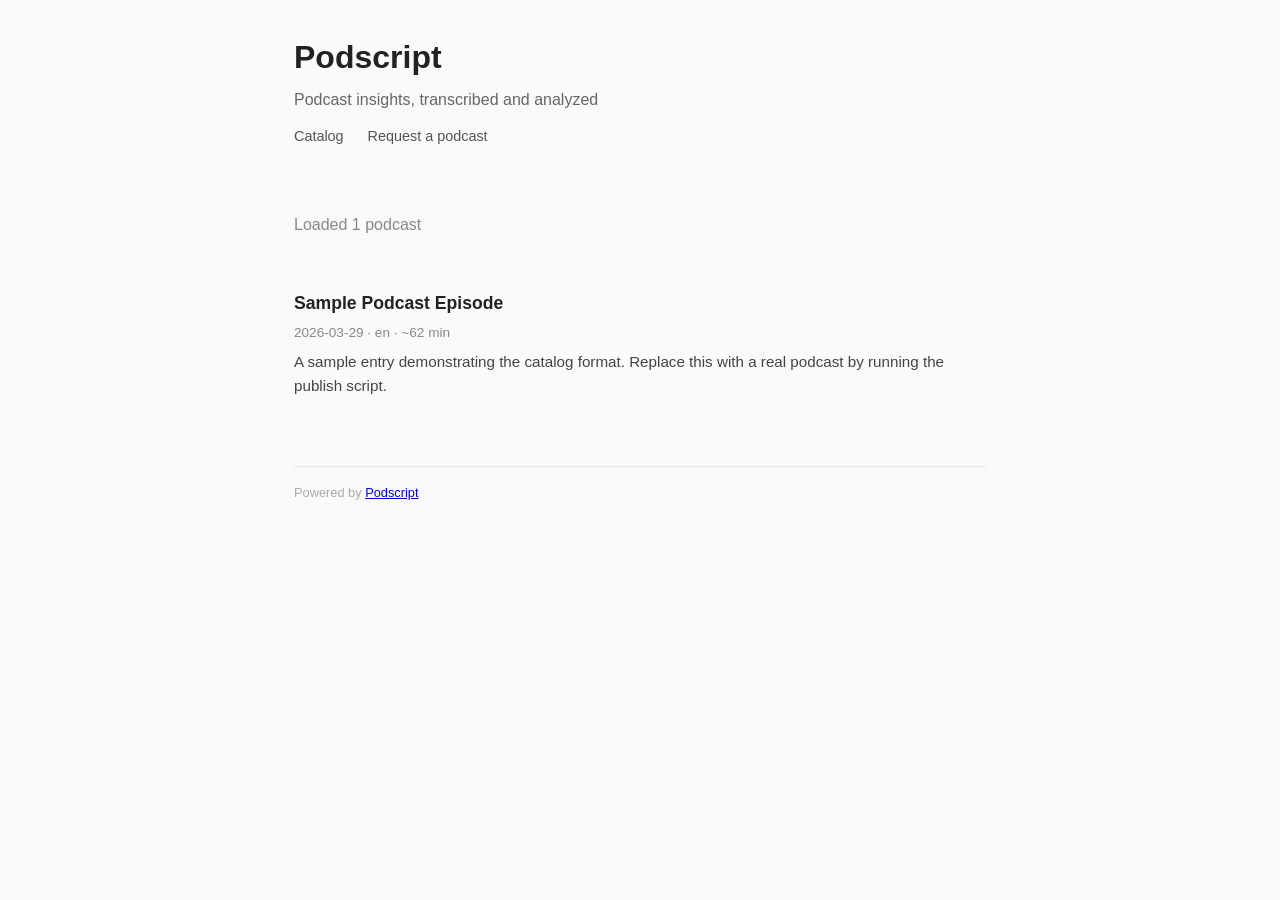
==== index.html @ 1b3f2960 "Deploy site" ====
<!DOCTYPE html>
<html lang="en">
<head>
  <meta charset="UTF-8">
  <meta name="viewport" content="width=device-width, initial-scale=1.0">
  <title>Podscript</title>
  <link rel="stylesheet" href="style.css">
</head>
<body>
  <div class="container">
    <header>
      <h1><a href="./">Podscript</a></h1>
      <p>Podcast insights, transcribed and analyzed</p>
      <nav>
        <a href="./">Catalog</a>
        <a href="request.html">Request a podcast</a>
      </nav>
    </header>

    <main>
      <p id="status">Loading catalog...</p>
      <ul class="catalog" id="catalog"></ul>
    </main>

    <footer>
      Powered by <a href="https://github.com/urbanroman/podscript">Podscript</a>
    </footer>
  </div>

  <script>
    (function () {
      var status = document.getElementById('status');
      var catalog = document.getElementById('catalog');

      function setText(msg, isError) {
        status.textContent = msg;
        status.className = isError ? 'error' : 'loading';
      }

      function addPodcast(p) {
        var li = document.createElement('li');
        var a = document.createElement('a');
        a.href = 'podcast.html?id=' + encodeURIComponent(p.id);

        var title = document.createElement('span');
        title.className = 'podcast-title';
        title.textContent = p.title || 'Untitled';

        var meta = document.createElement('span');
        meta.className = 'podcast-meta';
        var parts = [];
        if (p.date) parts.push(p.date);
        if (p.lang) parts.push(p.lang);
        if (p.duration_min) parts.push('~' + Math.round(p.duration_min) + ' min');
        meta.textContent = parts.join(' \u00b7 ');

        var summary = document.createElement('span');
        summary.className = 'podcast-summary';
        summary.textContent = p.summary || '';

        a.appendChild(title);
        a.appendChild(meta);
        a.appendChild(summary);
        li.appendChild(a);
        catalog.appendChild(li);
      }

      var url = 'data/catalog.json';
      var xhr = new XMLHttpRequest();
      xhr.open('GET', url, true);
      xhr.onload = function () {
        if (xhr.status !== 200) {
          setText('Error: HTTP ' + xhr.status + ' loading ' + url, true);
          return;
        }
        try {
          var podcasts = JSON.parse(xhr.responseText);
        } catch (e) {
          setText('Error: invalid JSON in catalog', true);
          return;
        }
        if (!Array.isArray(podcasts) || podcasts.length === 0) {
          setText('No podcasts yet.', false);
          return;
        }
        for (var i = 0; i < podcasts.length; i++) {
          addPodcast(podcasts[i]);
        }
        setText('Loaded ' + podcasts.length + ' podcast' + (podcasts.length === 1 ? '' : 's'), false);
      };
      xhr.onerror = function () {
        setText('Error: network request failed for ' + url, true);
      };
      xhr.send();
    })();
  </script>
</body>
</html>
---- style.css ----
* {
  margin: 0;
  padding: 0;
  box-sizing: border-box;
}

body {
  font-family: -apple-system, BlinkMacSystemFont, "Segoe UI", Roboto, Helvetica, Arial, sans-serif;
  line-height: 1.6;
  color: #222;
  background: #fafafa;
}

.container {
  max-width: 740px;
  margin: 0 auto;
  padding: 2rem 1.5rem;
}

header {
  margin-bottom: 2rem;
}

header h1 a {
  color: inherit;
  text-decoration: none;
}

header p {
  color: #666;
  margin-top: 0.25rem;
}

nav {
  margin-top: 0.75rem;
  display: flex;
  gap: 1.5rem;
}

nav a {
  color: #555;
  text-decoration: none;
  font-size: 0.9rem;
}

nav a:hover {
  color: #000;
}

/* Catalog */

.catalog {
  list-style: none;
}

.catalog li {
  border-bottom: 1px solid #e5e5e5;
  padding: 1.25rem 0;
}

.catalog li:last-child {
  border-bottom: none;
}

.catalog a {
  text-decoration: none;
  color: inherit;
  display: block;
}

.catalog a:hover .podcast-title {
  color: #0066cc;
}

.podcast-title,
.podcast-meta,
.podcast-summary {
  display: block;
}

.podcast-title {
  font-size: 1.1rem;
  font-weight: 600;
  margin-bottom: 0.25rem;
}

.podcast-meta {
  font-size: 0.85rem;
  color: #888;
  margin-bottom: 0.4rem;
}

.podcast-summary {
  font-size: 0.95rem;
  color: #444;
}

/* Podcast page */

.podcast-content {
  line-height: 1.7;
}

.podcast-content h1 { font-size: 1.5rem; margin: 1.5rem 0 0.75rem; }
.podcast-content h2 { font-size: 1.25rem; margin: 1.5rem 0 0.5rem; }
.podcast-content h3 { font-size: 1.1rem; margin: 1.25rem 0 0.5rem; }

.podcast-content p {
  margin-bottom: 0.75rem;
}

.podcast-content blockquote {
  border-left: 3px solid #ddd;
  padding-left: 1rem;
  margin: 0.75rem 0;
  color: #555;
}

.podcast-content table {
  width: 100%;
  border-collapse: collapse;
  margin: 1rem 0;
  font-size: 0.9rem;
}

.podcast-content th,
.podcast-content td {
  text-align: left;
  padding: 0.5rem 0.75rem;
  border-bottom: 1px solid #e5e5e5;
}

.podcast-content th {
  font-weight: 600;
  border-bottom: 2px solid #ddd;
}

.podcast-content ul,
.podcast-content ol {
  margin: 0.5rem 0 0.75rem 1.5rem;
}

.podcast-content code {
  background: #f0f0f0;
  padding: 0.15em 0.35em;
  border-radius: 3px;
  font-size: 0.9em;
}

.back-link {
  display: inline-block;
  margin-bottom: 1.5rem;
  color: #666;
  text-decoration: none;
  font-size: 0.9rem;
}

.back-link:hover {
  color: #000;
}

/* Request page */

.request-info {
  margin-bottom: 1.5rem;
}

.request-info p {
  margin-bottom: 0.75rem;
}

.request-btn {
  display: inline-block;
  padding: 0.7rem 1.5rem;
  background: #24292e;
  color: #fff;
  text-decoration: none;
  border-radius: 6px;
  font-size: 1rem;
}

.request-btn:hover {
  background: #444;
}

.queue-link {
  display: block;
  margin-top: 1rem;
  font-size: 0.9rem;
  color: #666;
}

/* Loading / error states */

.loading {
  color: #888;
  padding: 2rem 0;
}

.error {
  color: #c00;
  padding: 2rem 0;
}

/* Footer */

footer {
  margin-top: 3rem;
  padding-top: 1rem;
  border-top: 1px solid #e5e5e5;
  font-size: 0.8rem;
  color: #aaa;
}
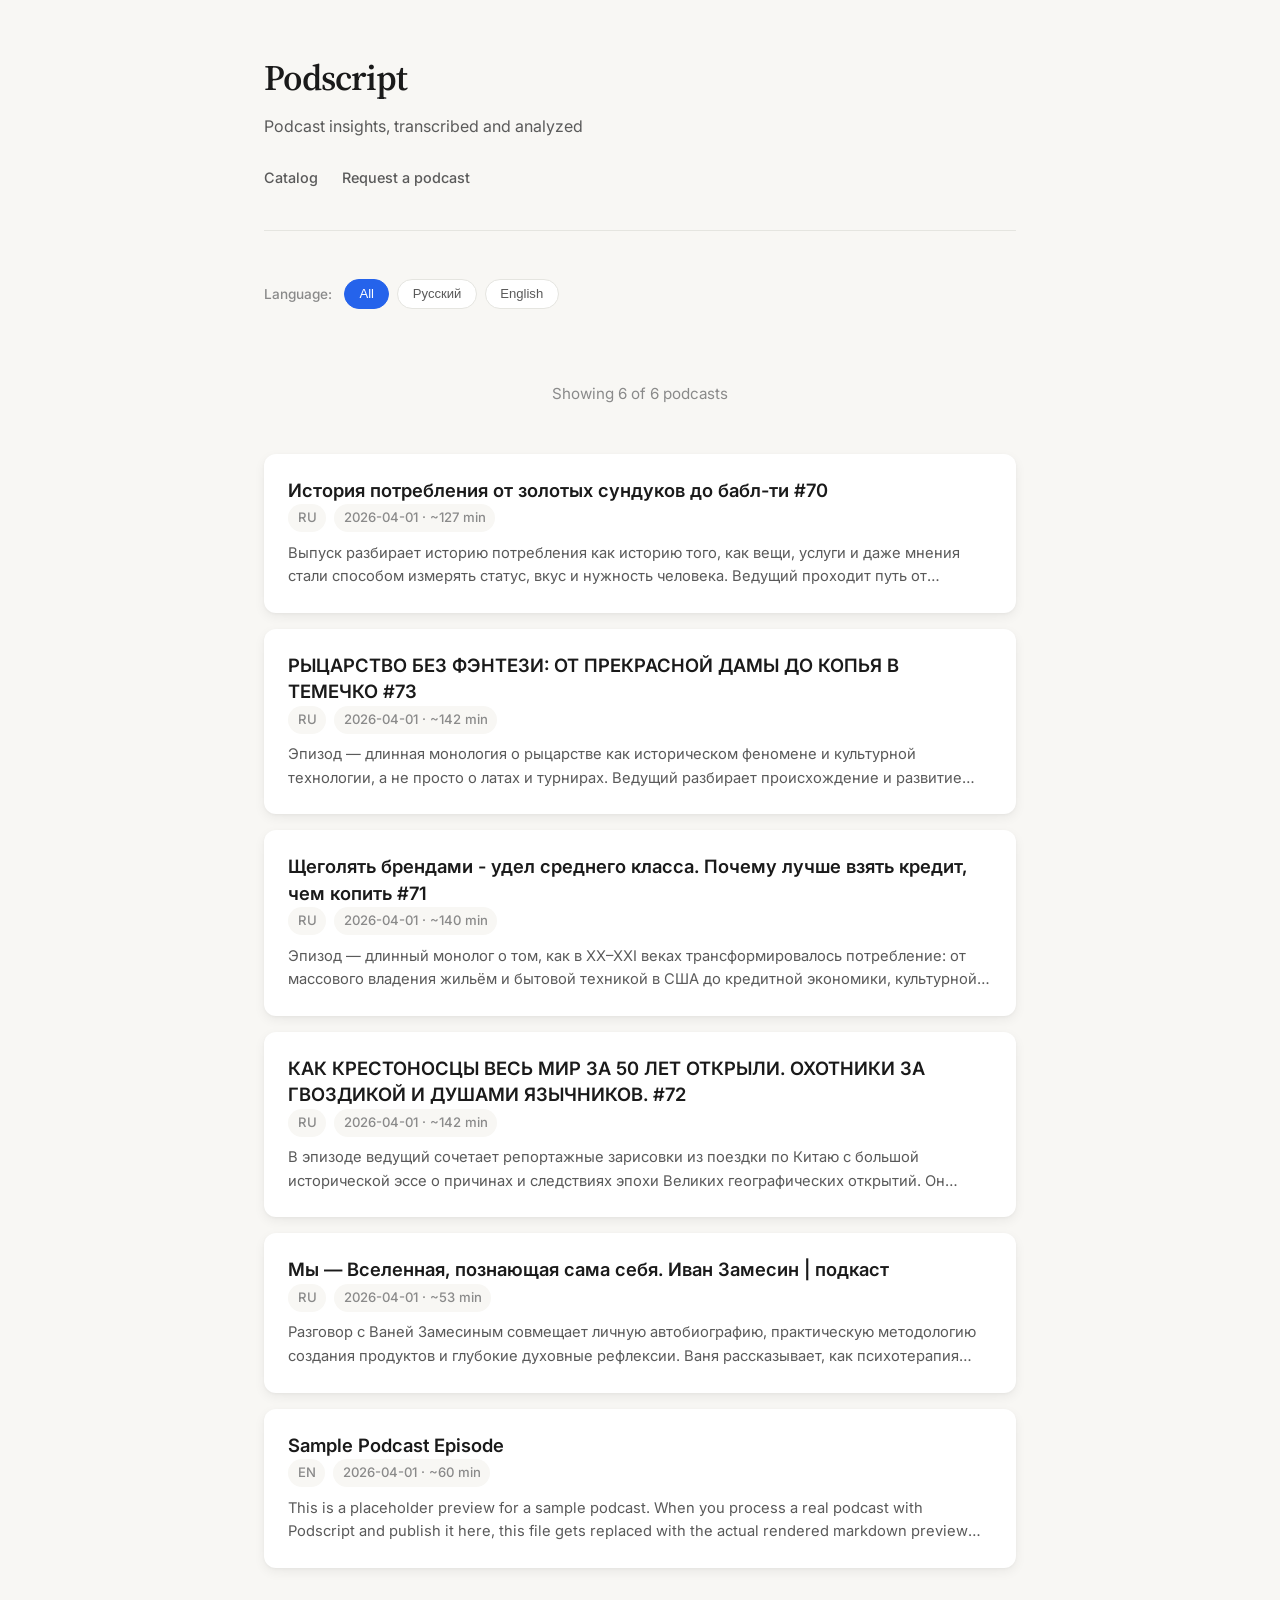
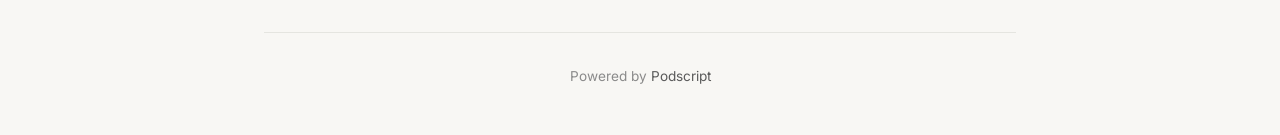
==== commit 2489e37e: "Deploy site" ====
--- a/index.html
+++ b/index.html
@@ -18,6 +18,12 @@
     </header>
 
     <main>
+      <div class="filter-bar" id="filter-bar">
+        <span class="filter-label">Language:</span>
+        <button class="filter-btn active" data-lang="all">All</button>
+        <button class="filter-btn" data-lang="ru">Русский</button>
+        <button class="filter-btn" data-lang="en">English</button>
+      </div>
       <p id="status">Loading catalog...</p>
       <ul class="catalog" id="catalog"></ul>
     </main>
@@ -31,13 +37,15 @@
     (function () {
       var status = document.getElementById('status');
       var catalog = document.getElementById('catalog');
+      var allPodcasts = [];
+      var currentLang = 'all';
 
       function setText(msg, isError) {
         status.textContent = msg;
         status.className = isError ? 'error' : 'loading';
       }
 
-      function addPodcast(p) {
+      function renderPodcast(p) {
         var li = document.createElement('li');
         var a = document.createElement('a');
         a.href = 'podcast.html?id=' + encodeURIComponent(p.id);
@@ -50,9 +58,18 @@
         meta.className = 'podcast-meta';
         var parts = [];
         if (p.date) parts.push(p.date);
-        if (p.lang) parts.push(p.lang);
+        if (p.lang) {
+          var langSpan = document.createElement('span');
+          langSpan.textContent = p.lang.toUpperCase();
+          meta.appendChild(langSpan);
+        }
         if (p.duration_min) parts.push('~' + Math.round(p.duration_min) + ' min');
-        meta.textContent = parts.join(' \u00b7 ');
+        var durationText = parts.join(' \u00b7 ');
+        if (durationText) {
+          var durSpan = document.createElement('span');
+          durSpan.textContent = durationText;
+          meta.appendChild(durSpan);
+        }
 
         var summary = document.createElement('span');
         summary.className = 'podcast-summary';
@@ -62,7 +79,40 @@
         a.appendChild(meta);
         a.appendChild(summary);
         li.appendChild(a);
-        catalog.appendChild(li);
+        return li;
+      }
+
+      function renderCatalog() {
+        catalog.innerHTML = '';
+        var filtered = currentLang === 'all' 
+          ? allPodcasts 
+          : allPodcasts.filter(function(p) { return p.lang === currentLang; });
+        
+        if (filtered.length === 0) {
+          setText('No podcasts found for this language.', false);
+          return;
+        }
+        
+        for (var i = 0; i < filtered.length; i++) {
+          catalog.appendChild(renderPodcast(filtered[i]));
+        }
+        var total = allPodcasts.length;
+        var showing = filtered.length;
+        setText('Showing ' + showing + ' of ' + total + ' podcast' + (total === 1 ? '' : 's'), false);
+      }
+
+      function setupFilters() {
+        var filterBar = document.getElementById('filter-bar');
+        var buttons = filterBar.querySelectorAll('.filter-btn');
+        
+        buttons.forEach(function(btn) {
+          btn.addEventListener('click', function() {
+            buttons.forEach(function(b) { b.classList.remove('active'); });
+            btn.classList.add('active');
+            currentLang = btn.getAttribute('data-lang');
+            renderCatalog();
+          });
+        });
       }
 
       var url = 'data/catalog.json';
@@ -74,19 +124,17 @@
           return;
         }
         try {
-          var podcasts = JSON.parse(xhr.responseText);
+          allPodcasts = JSON.parse(xhr.responseText);
         } catch (e) {
           setText('Error: invalid JSON in catalog', true);
           return;
         }
-        if (!Array.isArray(podcasts) || podcasts.length === 0) {
+        if (!Array.isArray(allPodcasts) || allPodcasts.length === 0) {
           setText('No podcasts yet.', false);
           return;
         }
-        for (var i = 0; i < podcasts.length; i++) {
-          addPodcast(podcasts[i]);
-        }
-        setText('Loaded ' + podcasts.length + ' podcast' + (podcasts.length === 1 ? '' : 's'), false);
+        setupFilters();
+        renderCatalog();
       };
       xhr.onerror = function () {
         setText('Error: network request failed for ' + url, true);
--- a/style.css
+++ b/style.css
@@ -1,213 +1,492 @@
+@import url('https://fonts.googleapis.com/css2?family=Inter:wght@400;500;600;700&family=Source+Serif+4:ital,wght@0,400;0,600;1,400&display=swap');
+
 * {
   margin: 0;
   padding: 0;
   box-sizing: border-box;
 }
 
+:root {
+  --bg-primary: #f8f7f4;
+  --bg-card: #ffffff;
+  --accent: #2563eb;
+  --accent-hover: #1d4ed8;
+  --accent-light: #eff6ff;
+  --text-primary: #1a1a1a;
+  --text-secondary: #5a5a5a;
+  --text-muted: #8a8a8a;
+  --border: #e5e5e0;
+  --border-light: #f0f0eb;
+  --shadow: 0 1px 3px rgba(0,0,0,0.04), 0 4px 12px rgba(0,0,0,0.06);
+  --shadow-hover: 0 2px 8px rgba(0,0,0,0.06), 0 8px 24px rgba(0,0,0,0.1);
+  --radius: 12px;
+  --radius-sm: 8px;
+}
+
+html {
+  scroll-behavior: smooth;
+}
+
 body {
-  font-family: -apple-system, BlinkMacSystemFont, "Segoe UI", Roboto, Helvetica, Arial, sans-serif;
-  line-height: 1.6;
-  color: #222;
-  background: #fafafa;
+  font-family: 'Inter', -apple-system, BlinkMacSystemFont, "Segoe UI", sans-serif;
+  line-height: 1.65;
+  color: var(--text-primary);
+  background: var(--bg-primary);
+  min-height: 100vh;
 }
 
 .container {
-  max-width: 740px;
+  max-width: 800px;
   margin: 0 auto;
-  padding: 2rem 1.5rem;
-}
+  padding: 3rem 1.5rem;
+}
+
+/* Header */
 
 header {
-  margin-bottom: 2rem;
+  margin-bottom: 3rem;
+  padding-bottom: 2rem;
+  border-bottom: 1px solid var(--border);
 }
 
 header h1 a {
-  color: inherit;
-  text-decoration: none;
+  font-family: 'Source Serif 4', Georgia, serif;
+  font-size: 2.25rem;
+  font-weight: 600;
+  color: var(--text-primary);
+  text-decoration: none;
+  letter-spacing: -0.02em;
 }
 
 header p {
-  color: #666;
-  margin-top: 0.25rem;
+  color: var(--text-secondary);
+  margin-top: 0.35rem;
+  font-size: 1rem;
 }
 
 nav {
-  margin-top: 0.75rem;
+  margin-top: 1.25rem;
   display: flex;
   gap: 1.5rem;
 }
 
 nav a {
-  color: #555;
+  color: var(--text-secondary);
   text-decoration: none;
   font-size: 0.9rem;
+  font-weight: 500;
+  padding: 0.4rem 0;
+  border-bottom: 2px solid transparent;
+  transition: all 0.2s ease;
 }
 
 nav a:hover {
-  color: #000;
+  color: var(--accent);
+  border-bottom-color: var(--accent);
+}
+
+/* Filter bar */
+
+.filter-bar {
+  display: flex;
+  align-items: center;
+  gap: 0.5rem;
+  margin-bottom: 1.5rem;
+  flex-wrap: wrap;
+}
+
+.filter-label {
+  font-size: 0.85rem;
+  color: var(--text-muted);
+  font-weight: 500;
+  margin-right: 0.25rem;
+}
+
+.filter-btn {
+  background: var(--bg-card);
+  border: 1px solid var(--border);
+  color: var(--text-secondary);
+  padding: 0.4rem 0.9rem;
+  border-radius: 20px;
+  font-size: 0.82rem;
+  font-weight: 500;
+  cursor: pointer;
+  transition: all 0.2s ease;
+}
+
+.filter-btn:hover {
+  border-color: var(--accent);
+  color: var(--accent);
+}
+
+.filter-btn.active {
+  background: var(--accent);
+  border-color: var(--accent);
+  color: #fff;
 }
 
 /* Catalog */
 
 .catalog {
   list-style: none;
+  display: flex;
+  flex-direction: column;
+  gap: 1rem;
 }
 
 .catalog li {
-  border-bottom: 1px solid #e5e5e5;
-  padding: 1.25rem 0;
-}
-
-.catalog li:last-child {
-  border-bottom: none;
+  background: var(--bg-card);
+  border-radius: var(--radius);
+  box-shadow: var(--shadow);
+  transition: all 0.2s ease;
+  overflow: hidden;
+}
+
+.catalog li:hover {
+  box-shadow: var(--shadow-hover);
+  transform: translateY(-2px);
 }
 
 .catalog a {
   text-decoration: none;
   color: inherit;
   display: block;
+  padding: 1.5rem;
+}
+
+.catalog a:hover {
+  text-decoration: none;
 }
 
 .catalog a:hover .podcast-title {
-  color: #0066cc;
-}
-
-.podcast-title,
-.podcast-meta,
+  color: var(--accent);
+}
+
+.podcast-title {
+  font-size: 1.15rem;
+  font-weight: 600;
+  color: var(--text-primary);
+  margin-bottom: 0.4rem;
+  transition: color 0.2s ease;
+  line-height: 1.35;
+}
+
+.podcast-meta {
+  font-size: 0.82rem;
+  color: var(--text-muted);
+  margin-bottom: 0.6rem;
+  display: flex;
+  flex-wrap: wrap;
+  gap: 0.5rem;
+  align-items: center;
+}
+
+.podcast-meta span {
+  background: var(--bg-primary);
+  padding: 0.2rem 0.6rem;
+  border-radius: 20px;
+  font-weight: 500;
+}
+
 .podcast-summary {
-  display: block;
-}
-
-.podcast-title {
+  font-size: 0.92rem;
+  color: var(--text-secondary);
+  line-height: 1.6;
+  display: -webkit-box;
+  -webkit-line-clamp: 2;
+  -webkit-box-orient: vertical;
+  overflow: hidden;
+}
+
+/* Podcast page */
+
+.podcast-content {
+  background: var(--bg-card);
+  border-radius: var(--radius);
+  box-shadow: var(--shadow);
+  padding: 2.5rem;
+  line-height: 1.75;
+}
+
+.podcast-content h1:first-child {
+  font-family: 'Source Serif 4', Georgia, serif;
+  font-size: 1.85rem;
+  font-weight: 600;
+  margin: 0 0 1rem 0;
+  line-height: 1.25;
+  letter-spacing: -0.01em;
+}
+
+.podcast-content .meta-row {
+  display: flex;
+  flex-wrap: wrap;
+  gap: 0.5rem;
+  margin-bottom: 2rem;
+  padding-bottom: 1.5rem;
+  border-bottom: 1px solid var(--border-light);
+}
+
+.podcast-content .meta-row span {
+  background: var(--accent-light);
+  color: var(--accent);
+  padding: 0.3rem 0.75rem;
+  border-radius: 20px;
+  font-size: 0.82rem;
+  font-weight: 500;
+}
+
+.podcast-content h2 {
+  font-size: 1.35rem;
+  font-weight: 600;
+  margin: 2.5rem 0 1rem 0;
+  color: var(--text-primary);
+  padding-bottom: 0.5rem;
+  border-bottom: 1px solid var(--border-light);
+}
+
+.podcast-content h3 {
   font-size: 1.1rem;
   font-weight: 600;
-  margin-bottom: 0.25rem;
-}
-
-.podcast-meta {
-  font-size: 0.85rem;
-  color: #888;
-  margin-bottom: 0.4rem;
-}
-
-.podcast-summary {
-  font-size: 0.95rem;
-  color: #444;
-}
-
-/* Podcast page */
-
-.podcast-content {
-  line-height: 1.7;
-}
-
-.podcast-content h1 { font-size: 1.5rem; margin: 1.5rem 0 0.75rem; }
-.podcast-content h2 { font-size: 1.25rem; margin: 1.5rem 0 0.5rem; }
-.podcast-content h3 { font-size: 1.1rem; margin: 1.25rem 0 0.5rem; }
+  margin: 1.5rem 0 0.5rem 0;
+  color: var(--text-primary);
+}
+
+.podcast-content h4 {
+  font-size: 1rem;
+  font-weight: 600;
+  margin: 1.25rem 0 0.4rem 0;
+  color: var(--text-primary);
+}
 
 .podcast-content p {
-  margin-bottom: 0.75rem;
+  margin-bottom: 1rem;
+  color: var(--text-secondary);
 }
 
 .podcast-content blockquote {
-  border-left: 3px solid #ddd;
-  padding-left: 1rem;
-  margin: 0.75rem 0;
-  color: #555;
+  border-left: 3px solid var(--accent);
+  background: var(--accent-light);
+  padding: 1rem 1.25rem;
+  margin: 1.25rem 0;
+  border-radius: 0 var(--radius-sm) var(--radius-sm) 0;
+}
+
+.podcast-content blockquote p {
+  margin: 0;
+  color: var(--text-primary);
+  font-style: italic;
 }
 
 .podcast-content table {
   width: 100%;
   border-collapse: collapse;
-  margin: 1rem 0;
+  margin: 1.25rem 0;
   font-size: 0.9rem;
+  border-radius: var(--radius-sm);
+  overflow: hidden;
+  border: 1px solid var(--border);
 }
 
 .podcast-content th,
 .podcast-content td {
   text-align: left;
-  padding: 0.5rem 0.75rem;
-  border-bottom: 1px solid #e5e5e5;
+  padding: 0.75rem 1rem;
+  border-bottom: 1px solid var(--border-light);
 }
 
 .podcast-content th {
   font-weight: 600;
-  border-bottom: 2px solid #ddd;
+  background: var(--bg-primary);
+  color: var(--text-primary);
+  font-size: 0.82rem;
+  text-transform: uppercase;
+  letter-spacing: 0.03em;
+}
+
+.podcast-content tr:last-child td {
+  border-bottom: none;
+}
+
+.podcast-content tr:hover td {
+  background: var(--bg-primary);
 }
 
 .podcast-content ul,
 .podcast-content ol {
-  margin: 0.5rem 0 0.75rem 1.5rem;
+  margin: 0.75rem 0 1rem 1.5rem;
+  color: var(--text-secondary);
+}
+
+.podcast-content li {
+  margin-bottom: 0.4rem;
 }
 
 .podcast-content code {
-  background: #f0f0f0;
-  padding: 0.15em 0.35em;
-  border-radius: 3px;
-  font-size: 0.9em;
+  background: var(--bg-primary);
+  padding: 0.15em 0.4em;
+  border-radius: 4px;
+  font-size: 0.88em;
+  font-family: 'SF Mono', Monaco, monospace;
+  color: var(--text-primary);
+}
+
+.podcast-content a {
+  color: var(--accent);
+  text-decoration: none;
+}
+
+.podcast-content a:hover {
+  text-decoration: underline;
+}
+
+.podcast-content iframe {
+  border-radius: var(--radius);
+  margin: 1.5rem 0;
+  box-shadow: var(--shadow);
+}
+
+/* Chapter links in tables */
+.podcast-content td a {
+  color: var(--accent);
+  font-weight: 500;
+}
+
+.podcast-content td a:hover {
+  text-decoration: underline;
 }
 
 .back-link {
-  display: inline-block;
-  margin-bottom: 1.5rem;
-  color: #666;
+  display: inline-flex;
+  align-items: center;
+  gap: 0.4rem;
+  margin-bottom: 2rem;
+  color: var(--text-secondary);
   text-decoration: none;
   font-size: 0.9rem;
+  font-weight: 500;
+  transition: color 0.2s ease;
 }
 
 .back-link:hover {
-  color: #000;
+  color: var(--accent);
+}
+
+.back-link:hover::before {
+  transform: translateX(-3px);
 }
 
 /* Request page */
 
 .request-info {
-  margin-bottom: 1.5rem;
+  background: var(--bg-card);
+  border-radius: var(--radius);
+  box-shadow: var(--shadow);
+  padding: 2rem;
+  margin-bottom: 2rem;
+}
+
+.request-info h2 {
+  font-family: 'Source Serif 4', Georgia, serif;
+  font-size: 1.5rem;
+  margin-bottom: 1rem;
 }
 
 .request-info p {
+  color: var(--text-secondary);
   margin-bottom: 0.75rem;
 }
 
 .request-btn {
-  display: inline-block;
-  padding: 0.7rem 1.5rem;
-  background: #24292e;
+  display: inline-flex;
+  align-items: center;
+  gap: 0.5rem;
+  padding: 0.85rem 1.75rem;
+  background: var(--accent);
   color: #fff;
   text-decoration: none;
-  border-radius: 6px;
+  border-radius: var(--radius-sm);
   font-size: 1rem;
+  font-weight: 500;
+  transition: all 0.2s ease;
+  box-shadow: 0 2px 8px rgba(37, 99, 235, 0.3);
 }
 
 .request-btn:hover {
-  background: #444;
+  background: var(--accent-hover);
+  transform: translateY(-1px);
+  box-shadow: 0 4px 12px rgba(37, 99, 235, 0.4);
+  text-decoration: none;
+  color: #fff;
 }
 
 .queue-link {
   display: block;
-  margin-top: 1rem;
+  margin-top: 1.25rem;
   font-size: 0.9rem;
-  color: #666;
+  color: var(--text-muted);
 }
 
 /* Loading / error states */
 
 .loading {
-  color: #888;
-  padding: 2rem 0;
+  color: var(--text-muted);
+  padding: 3rem 0;
+  text-align: center;
+  font-size: 0.95rem;
 }
 
 .error {
-  color: #c00;
-  padding: 2rem 0;
+  color: #dc2626;
+  padding: 3rem 0;
+  text-align: center;
+  font-size: 0.95rem;
 }
 
 /* Footer */
 
 footer {
-  margin-top: 3rem;
-  padding-top: 1rem;
-  border-top: 1px solid #e5e5e5;
-  font-size: 0.8rem;
-  color: #aaa;
-}
+  margin-top: 4rem;
+  padding-top: 2rem;
+  border-top: 1px solid var(--border);
+  text-align: center;
+  font-size: 0.85rem;
+  color: var(--text-muted);
+}
+
+footer a {
+  color: var(--text-secondary);
+  text-decoration: none;
+}
+
+footer a:hover {
+  color: var(--accent);
+}
+
+/* Responsive */
+
+@media (max-width: 640px) {
+  .container {
+    padding: 2rem 1rem;
+  }
+  
+  header h1 a {
+    font-size: 1.75rem;
+  }
+  
+  .podcast-content {
+    padding: 1.5rem;
+  }
+  
+  .podcast-content h1:first-child {
+    font-size: 1.5rem;
+  }
+  
+  .podcast-content table {
+    font-size: 0.82rem;
+  }
+  
+  .podcast-content th,
+  .podcast-content td {
+    padding: 0.5rem 0.6rem;
+  }
+}
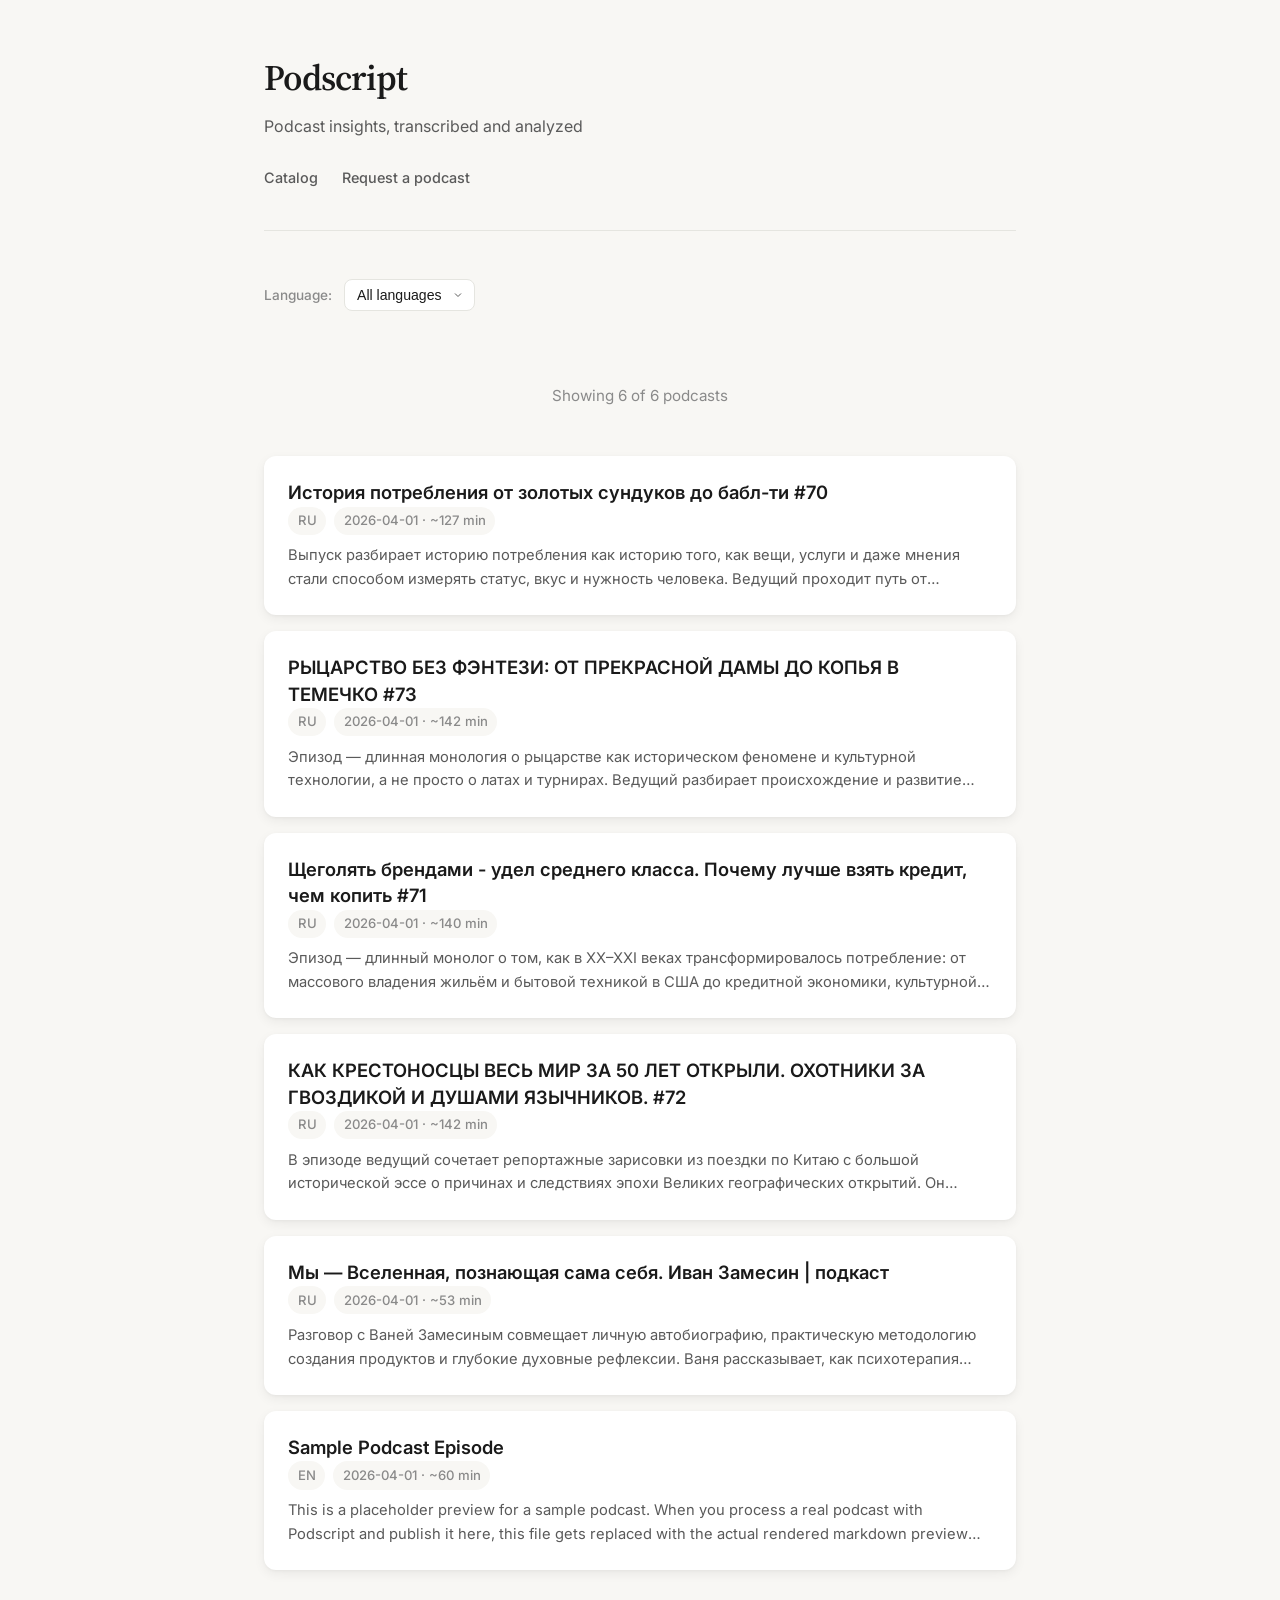
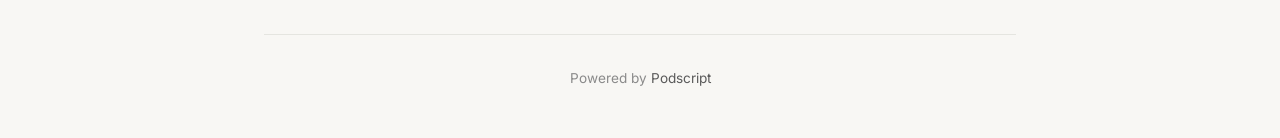
==== commit 86dcabc5: "Deploy site" ====
--- a/index.html
+++ b/index.html
@@ -19,10 +19,12 @@
 
     <main>
       <div class="filter-bar" id="filter-bar">
-        <span class="filter-label">Language:</span>
-        <button class="filter-btn active" data-lang="all">All</button>
-        <button class="filter-btn" data-lang="ru">Русский</button>
-        <button class="filter-btn" data-lang="en">English</button>
+        <label for="lang-select">Language:</label>
+        <select id="lang-select" class="lang-select">
+          <option value="all">All languages</option>
+          <option value="ru">Русский</option>
+          <option value="en">English</option>
+        </select>
       </div>
       <p id="status">Loading catalog...</p>
       <ul class="catalog" id="catalog"></ul>
@@ -102,16 +104,10 @@
       }
 
       function setupFilters() {
-        var filterBar = document.getElementById('filter-bar');
-        var buttons = filterBar.querySelectorAll('.filter-btn');
-        
-        buttons.forEach(function(btn) {
-          btn.addEventListener('click', function() {
-            buttons.forEach(function(b) { b.classList.remove('active'); });
-            btn.classList.add('active');
-            currentLang = btn.getAttribute('data-lang');
-            renderCatalog();
-          });
+        var select = document.getElementById('lang-select');
+        select.addEventListener('change', function() {
+          currentLang = select.value;
+          renderCatalog();
         });
       }
 
--- a/style.css
+++ b/style.css
@@ -90,39 +90,40 @@
 .filter-bar {
   display: flex;
   align-items: center;
-  gap: 0.5rem;
+  gap: 0.75rem;
   margin-bottom: 1.5rem;
-  flex-wrap: wrap;
-}
-
-.filter-label {
+}
+
+.filter-bar label {
   font-size: 0.85rem;
   color: var(--text-muted);
   font-weight: 500;
-  margin-right: 0.25rem;
-}
-
-.filter-btn {
+}
+
+.lang-select {
   background: var(--bg-card);
   border: 1px solid var(--border);
-  color: var(--text-secondary);
-  padding: 0.4rem 0.9rem;
-  border-radius: 20px;
-  font-size: 0.82rem;
+  color: var(--text-primary);
+  padding: 0.45rem 2rem 0.45rem 0.75rem;
+  border-radius: var(--radius-sm);
+  font-size: 0.88rem;
   font-weight: 500;
   cursor: pointer;
+  appearance: none;
+  background-image: url("data:image/svg+xml,%3Csvg xmlns='http://www.w3.org/2000/svg' width='12' height='12' viewBox='0 0 24 24' fill='none' stroke='%235a5a5a' stroke-width='2'%3E%3Cpath d='M6 9l6 6 6-6'/%3E%3C/svg%3E");
+  background-repeat: no-repeat;
+  background-position: right 0.6rem center;
   transition: all 0.2s ease;
 }
 
-.filter-btn:hover {
+.lang-select:hover {
   border-color: var(--accent);
-  color: var(--accent);
-}
-
-.filter-btn.active {
-  background: var(--accent);
+}
+
+.lang-select:focus {
+  outline: none;
   border-color: var(--accent);
-  color: #fff;
+  box-shadow: 0 0 0 3px rgba(37, 99, 235, 0.1);
 }
 
 /* Catalog */
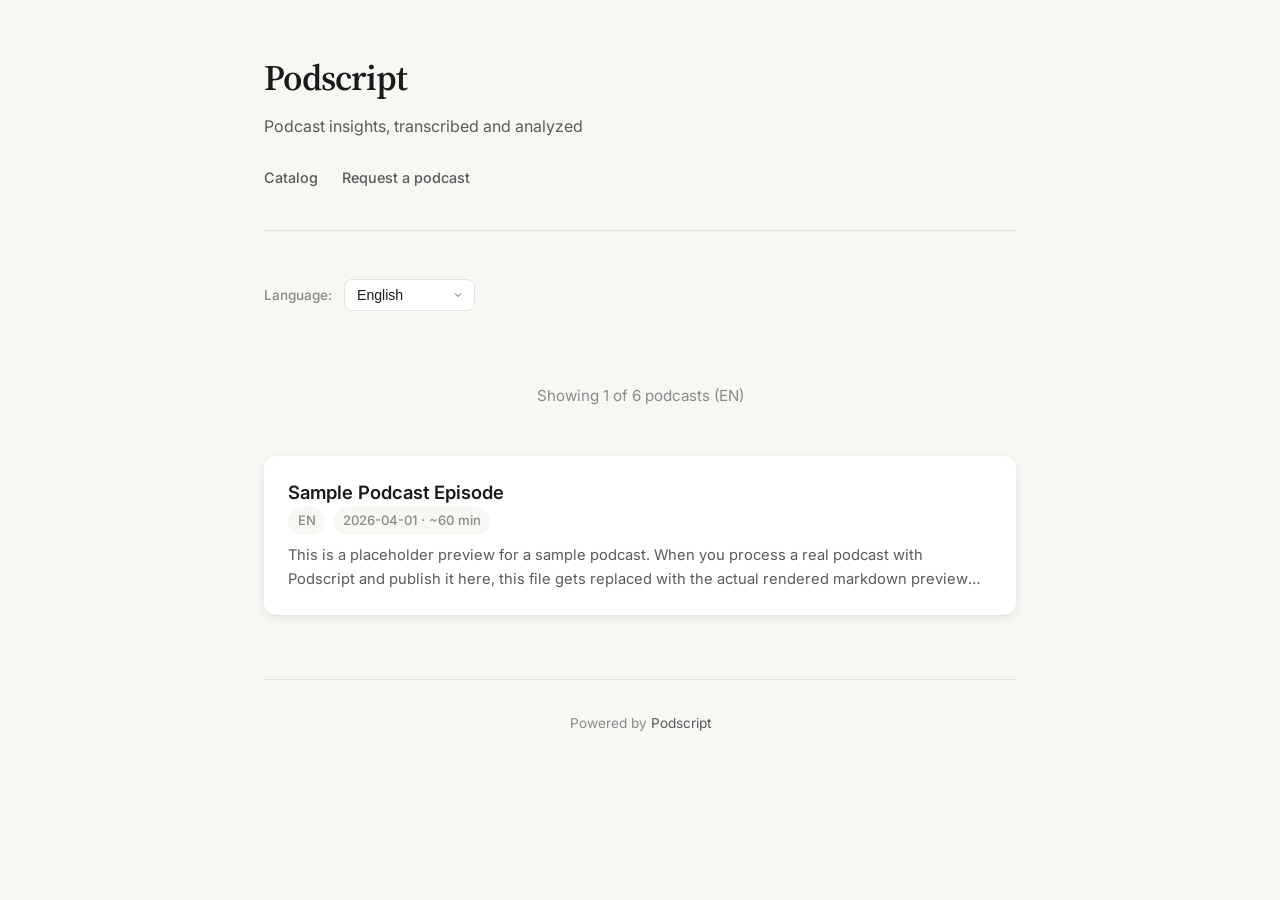
==== commit affff863: "Deploy site" ====
--- a/index.html
+++ b/index.html
@@ -23,7 +23,7 @@
         <select id="lang-select" class="lang-select">
           <option value="all">All languages</option>
           <option value="ru">Русский</option>
-          <option value="en">English</option>
+          <option value="en" selected>English</option>
         </select>
       </div>
       <p id="status">Loading catalog...</p>
@@ -31,7 +31,7 @@
     </main>
 
     <footer>
-      Powered by <a href="https://github.com/urbanroman/podscript">Podscript</a>
+      Powered by <a href="https://github.com/urbanroman/podscript-pb">Podscript</a>
     </footer>
   </div>
 
@@ -40,7 +40,7 @@
       var status = document.getElementById('status');
       var catalog = document.getElementById('catalog');
       var allPodcasts = [];
-      var currentLang = 'all';
+      var currentLang = 'en';
 
       function setText(msg, isError) {
         status.textContent = msg;
@@ -100,7 +100,9 @@
         }
         var total = allPodcasts.length;
         var showing = filtered.length;
-        setText('Showing ' + showing + ' of ' + total + ' podcast' + (total === 1 ? '' : 's'), false);
+        var langNames = { 'all': '', 'ru': ' (RU)', 'en': ' (EN)' };
+        var langLabel = langNames[currentLang] || '';
+        setText('Showing ' + showing + ' of ' + total + ' podcast' + (total === 1 ? '' : 's') + langLabel, false);
       }
 
       function setupFilters() {
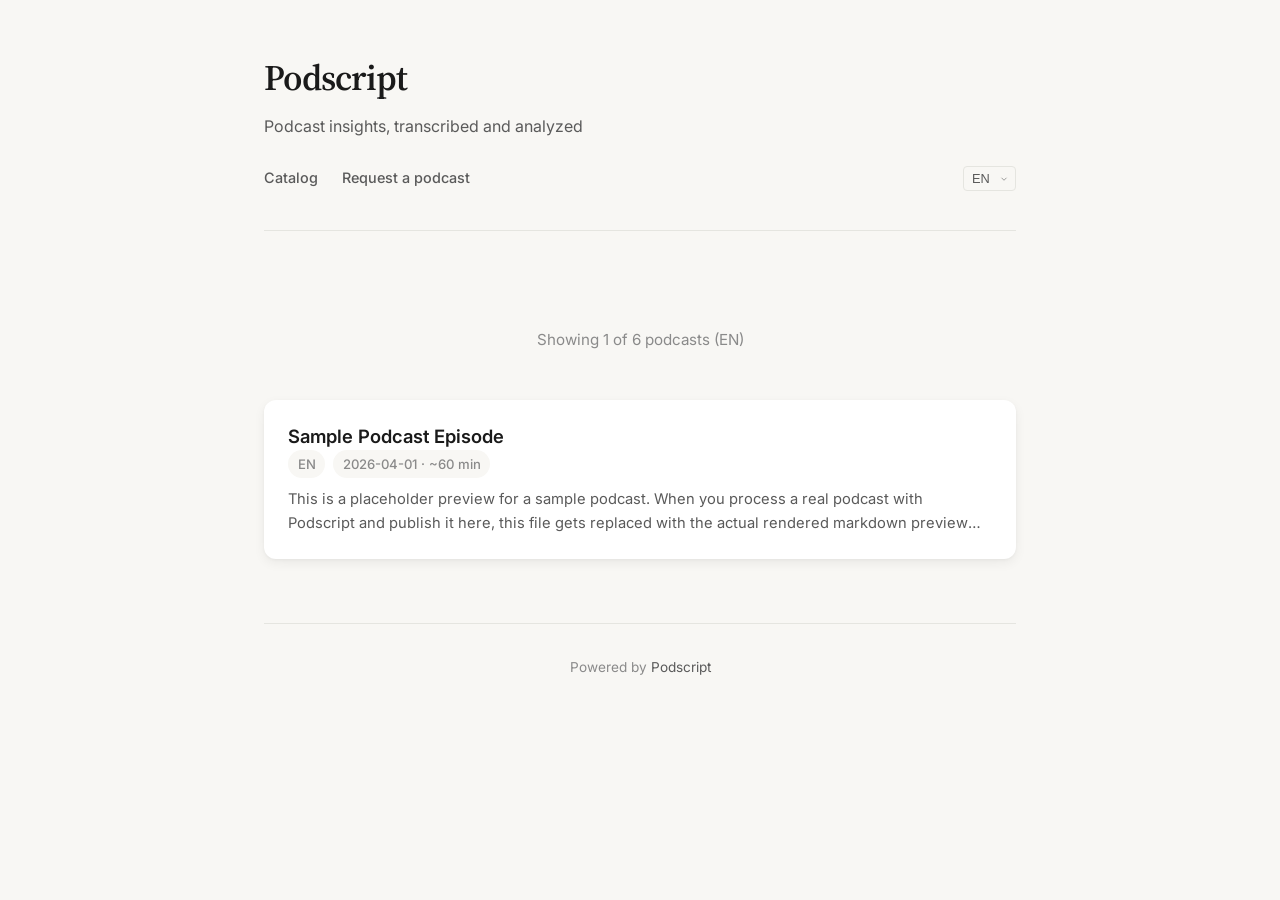
==== commit ba24db12: "Deploy site" ====
--- a/index.html
+++ b/index.html
@@ -14,18 +14,15 @@
       <nav>
         <a href="./">Catalog</a>
         <a href="request.html">Request a podcast</a>
+        <select id="lang-select" class="lang-select-nav">
+          <option value="all">All</option>
+          <option value="ru">RU</option>
+          <option value="en" selected>EN</option>
+        </select>
       </nav>
     </header>
 
     <main>
-      <div class="filter-bar" id="filter-bar">
-        <label for="lang-select">Language:</label>
-        <select id="lang-select" class="lang-select">
-          <option value="all">All languages</option>
-          <option value="ru">Русский</option>
-          <option value="en" selected>English</option>
-        </select>
-      </div>
       <p id="status">Loading catalog...</p>
       <ul class="catalog" id="catalog"></ul>
     </main>
--- a/style.css
+++ b/style.css
@@ -67,6 +67,7 @@
 nav {
   margin-top: 1.25rem;
   display: flex;
+  align-items: center;
   gap: 1.5rem;
 }
 
@@ -85,45 +86,26 @@
   border-bottom-color: var(--accent);
 }
 
-/* Filter bar */
-
-.filter-bar {
-  display: flex;
-  align-items: center;
-  gap: 0.75rem;
-  margin-bottom: 1.5rem;
-}
-
-.filter-bar label {
-  font-size: 0.85rem;
-  color: var(--text-muted);
-  font-weight: 500;
-}
-
-.lang-select {
-  background: var(--bg-card);
+/* Nav language select */
+.lang-select-nav {
+  background: transparent;
   border: 1px solid var(--border);
-  color: var(--text-primary);
-  padding: 0.45rem 2rem 0.45rem 0.75rem;
-  border-radius: var(--radius-sm);
-  font-size: 0.88rem;
+  color: var(--text-secondary);
+  padding: 0.25rem 1.5rem 0.25rem 0.5rem;
+  border-radius: 4px;
+  font-size: 0.8rem;
   font-weight: 500;
   cursor: pointer;
   appearance: none;
-  background-image: url("data:image/svg+xml,%3Csvg xmlns='http://www.w3.org/2000/svg' width='12' height='12' viewBox='0 0 24 24' fill='none' stroke='%235a5a5a' stroke-width='2'%3E%3Cpath d='M6 9l6 6 6-6'/%3E%3C/svg%3E");
+  background-image: url("data:image/svg+xml,%3Csvg xmlns='http://www.w3.org/2000/svg' width='10' height='10' viewBox='0 0 24 24' fill='none' stroke='%238a8a8a' stroke-width='2'%3E%3Cpath d='M6 9l6 6 6-6'/%3E%3C/svg%3E");
   background-repeat: no-repeat;
-  background-position: right 0.6rem center;
-  transition: all 0.2s ease;
-}
-
-.lang-select:hover {
+  background-position: right 0.4rem center;
+  margin-left: auto;
+}
+
+.lang-select-nav:hover {
   border-color: var(--accent);
-}
-
-.lang-select:focus {
-  outline: none;
-  border-color: var(--accent);
-  box-shadow: 0 0 0 3px rgba(37, 99, 235, 0.1);
+  color: var(--accent);
 }
 
 /* Catalog */
